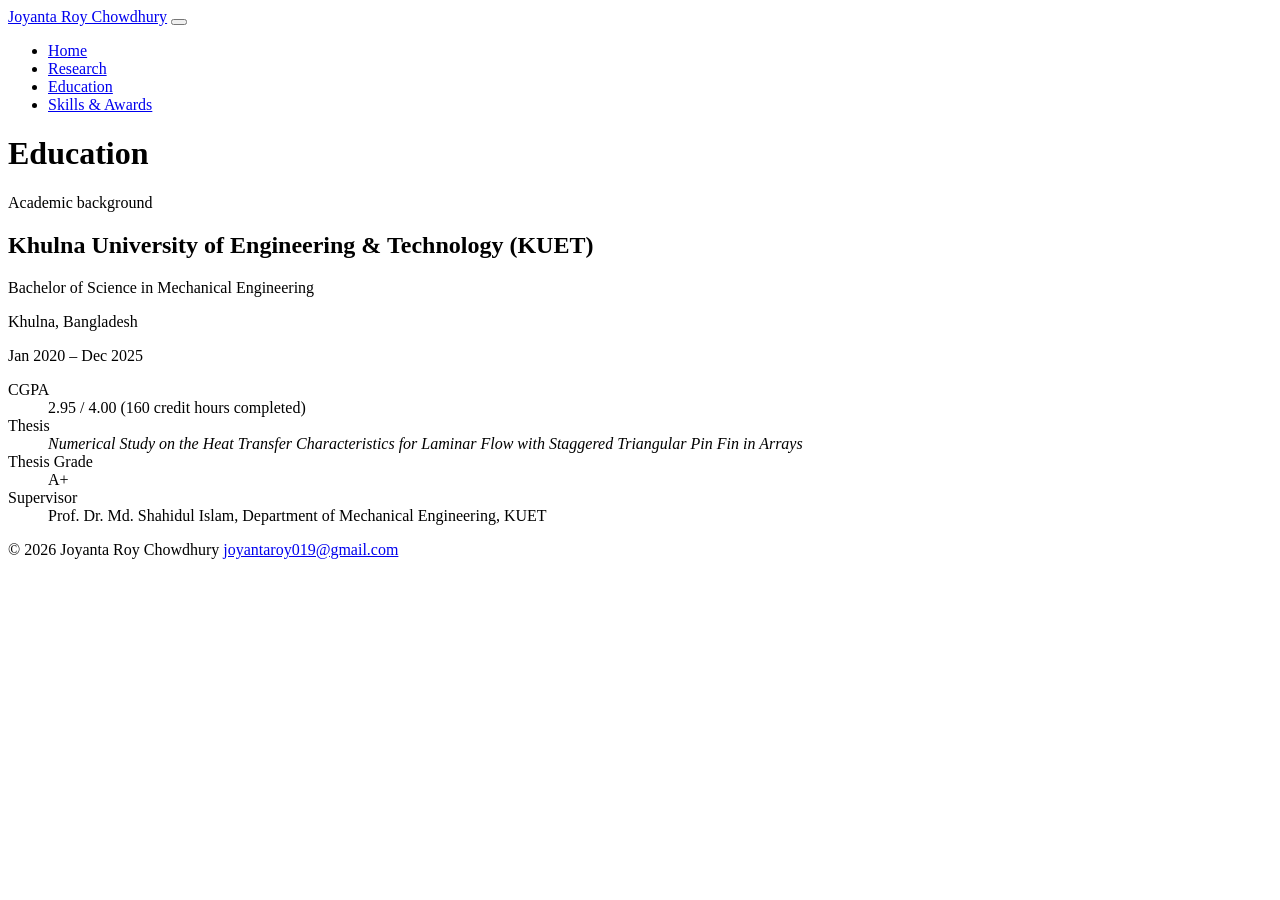
==== education.html @ 478b53e2 "Add files via upload" ====
<!DOCTYPE html>
<html lang="en">
<head>
  <meta charset="UTF-8">
  <meta name="viewport" content="width=device-width, initial-scale=1.0">
  <title>Education | Joyanta Roy Chowdhury</title>
  <meta name="description" content="Education of Joyanta Roy Chowdhury: B.Sc. in Mechanical Engineering, Khulna University of Engineering & Technology (KUET).">
  <link rel="icon" href="data:image/svg+xml,<svg xmlns='http://www.w3.org/2000/svg' viewBox='0 0 64 64'><rect width='64' height='64' rx='12' fill='%231f3a5f'/><text x='32' y='43' font-family='Georgia,serif' font-size='32' font-weight='600' fill='white' text-anchor='middle'>JR</text></svg>">
  <link rel="preconnect" href="https://fonts.googleapis.com">
  <link rel="preconnect" href="https://fonts.gstatic.com" crossorigin>
  <link href="https://fonts.googleapis.com/css2?family=Inter:wght@400;500;600&family=Source+Serif+4:wght@400;600&display=swap" rel="stylesheet">
  <link rel="stylesheet" href="assets/css/style.css">
</head>
<body>

  <header class="site-header">
    <div class="container nav-wrap">
      <a class="brand" href="index.html">Joyanta Roy Chowdhury</a>
      <button class="nav-toggle" aria-label="Open menu" aria-expanded="false"><span></span><span></span><span></span></button>
      <ul class="nav-links">
        <li><a href="index.html">Home</a></li>
        <li><a href="research.html">Research</a></li>
        <li><a href="education.html" class="active">Education</a></li>
        <li><a href="skills.html">Skills &amp; Awards</a></li>
      </ul>
    </div>
  </header>

  <div class="page-banner">
    <div class="container">
      <h1>Education</h1>
      <p>Academic background</p>
    </div>
  </div>

  <main class="section">
    <div class="container">
      <article class="edu">
        <div>
          <h2>Khulna University of Engineering &amp; Technology (KUET)</h2>
          <p class="degree">Bachelor of Science in Mechanical Engineering</p>
          <p class="where">Khulna, Bangladesh</p>
        </div>
        <span class="date">Jan 2020 – Dec 2025</span>
        <div class="details">
          <dl class="kv">
            <dt>CGPA</dt>
            <dd>2.95 / 4.00 (160 credit hours completed)</dd>
            <dt>Thesis</dt>
            <dd><em>Numerical Study on the Heat Transfer Characteristics for Laminar Flow with Staggered Triangular Pin Fin in Arrays</em></dd>
            <dt>Thesis Grade</dt>
            <dd>A+</dd>
            <dt>Supervisor</dt>
            <dd>Prof. Dr. Md. Shahidul Islam, Department of Mechanical Engineering, KUET</dd>
          </dl>
        </div>
      </article>
    </div>
  </main>

  <footer class="site-footer">
    <div class="container footer-wrap">
      <span>&copy; 2026 Joyanta Roy Chowdhury</span>
      <span><a href="mailto:joyantaroy019@gmail.com">joyantaroy019@gmail.com</a></span>
    </div>
  </footer>

  <script src="assets/js/main.js"></script>
</body>
</html>
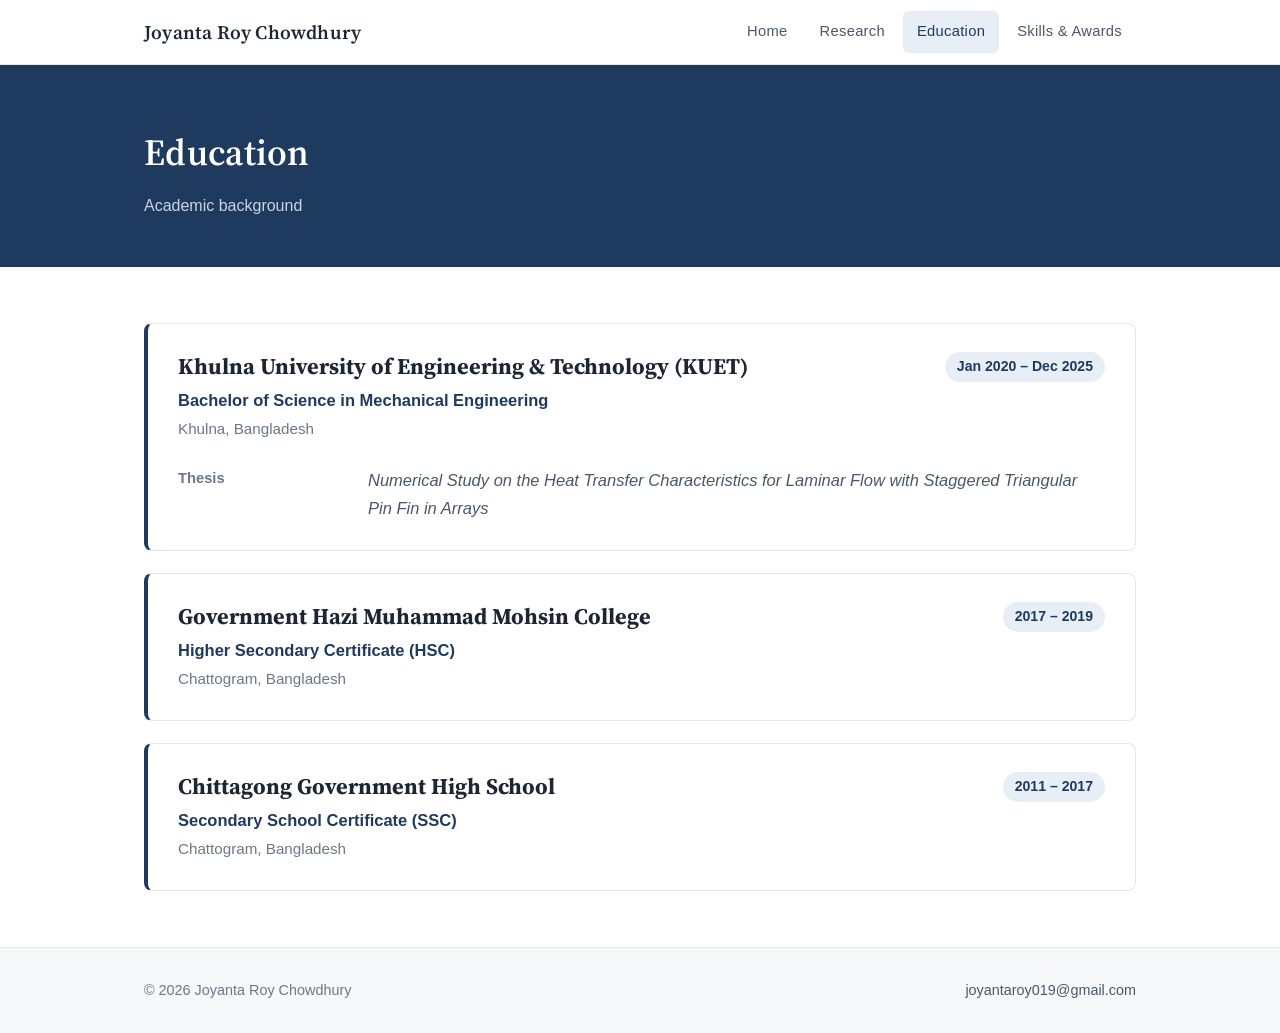
==== commit 5b77bacb: "Add files via upload" ====
--- a/education.html
+++ b/education.html
@@ -10,6 +10,7 @@
   <link rel="preconnect" href="https://fonts.gstatic.com" crossorigin>
   <link href="https://fonts.googleapis.com/css2?family=Inter:wght@400;500;600&family=Source+Serif+4:wght@400;600&display=swap" rel="stylesheet">
   <link rel="stylesheet" href="assets/css/style.css">
+  <style>.edu + .edu { margin-top: 22px; }</style>
 </head>
 <body>
 
@@ -44,16 +45,28 @@
         <span class="date">Jan 2020 – Dec 2025</span>
         <div class="details">
           <dl class="kv">
-            <dt>CGPA</dt>
-            <dd>2.95 / 4.00 (160 credit hours completed)</dd>
             <dt>Thesis</dt>
             <dd><em>Numerical Study on the Heat Transfer Characteristics for Laminar Flow with Staggered Triangular Pin Fin in Arrays</em></dd>
-            <dt>Thesis Grade</dt>
-            <dd>A+</dd>
-            <dt>Supervisor</dt>
-            <dd>Prof. Dr. Md. Shahidul Islam, Department of Mechanical Engineering, KUET</dd>
           </dl>
         </div>
+      </article>
+
+      <article class="edu">
+        <div>
+          <h2>Government Hazi Muhammad Mohsin College</h2>
+          <p class="degree">Higher Secondary Certificate (HSC)</p>
+          <p class="where">Chattogram, Bangladesh</p>
+        </div>
+        <span class="date">2017 – 2019</span>
+      </article>
+
+      <article class="edu">
+        <div>
+          <h2>Chittagong Government High School</h2>
+          <p class="degree">Secondary School Certificate (SSC)</p>
+          <p class="where">Chattogram, Bangladesh</p>
+        </div>
+        <span class="date">2011 – 2017</span>
       </article>
     </div>
   </main>
--- a/assets/css/style.css
+++ b/assets/css/style.css
@@ -0,0 +1,527 @@
+/* ===== Base ===== */
+:root {
+  --ink: #1d2733;
+  --ink-soft: #4a5868;
+  --muted: #6b7887;
+  --line: #e3e7ec;
+  --bg: #ffffff;
+  --bg-soft: #f6f8fa;
+  --accent: #1f3a5f;
+  --accent-soft: #e8eef6;
+  --max: 1040px;
+  --serif: "Source Serif 4", Georgia, "Times New Roman", serif;
+  --sans: "Inter", -apple-system, "Segoe UI", Roboto, Helvetica, Arial, sans-serif;
+}
+
+* { box-sizing: border-box; }
+
+html { scroll-behavior: smooth; }
+
+body {
+  margin: 0;
+  background: var(--bg);
+  color: var(--ink);
+  font-family: var(--sans);
+  font-size: 16.5px;
+  line-height: 1.7;
+  -webkit-font-smoothing: antialiased;
+}
+
+img { max-width: 100%; display: block; }
+
+a { color: var(--accent); text-decoration: none; }
+a:hover { text-decoration: underline; }
+
+.container {
+  max-width: var(--max);
+  margin: 0 auto;
+  padding: 0 24px;
+}
+
+/* ===== Header / navigation ===== */
+.site-header {
+  position: sticky;
+  top: 0;
+  z-index: 50;
+  background: rgba(255, 255, 255, 0.96);
+  backdrop-filter: blur(6px);
+  border-bottom: 1px solid var(--line);
+}
+
+.nav-wrap {
+  display: flex;
+  align-items: center;
+  justify-content: space-between;
+  height: 64px;
+}
+
+.brand {
+  font-family: var(--serif);
+  font-size: 1.2rem;
+  font-weight: 600;
+  color: var(--ink);
+  letter-spacing: 0.2px;
+}
+.brand:hover { text-decoration: none; color: var(--accent); }
+
+.nav-links {
+  display: flex;
+  gap: 4px;
+  list-style: none;
+  margin: 0;
+  padding: 0;
+}
+
+.nav-links a {
+  display: block;
+  padding: 8px 14px;
+  font-size: 0.92rem;
+  font-weight: 500;
+  color: var(--ink-soft);
+  border-radius: 6px;
+  letter-spacing: 0.3px;
+}
+.nav-links a:hover { background: var(--bg-soft); color: var(--accent); text-decoration: none; }
+.nav-links a.active { color: var(--accent); background: var(--accent-soft); }
+
+.nav-toggle {
+  display: none;
+  background: none;
+  border: 1px solid var(--line);
+  border-radius: 6px;
+  padding: 7px 9px;
+  cursor: pointer;
+}
+.nav-toggle span {
+  display: block;
+  width: 20px;
+  height: 2px;
+  margin: 4px 0;
+  background: var(--ink);
+}
+
+/* ===== Page banner (inner pages) ===== */
+.page-banner {
+  background: var(--accent);
+  color: #fff;
+  padding: 56px 0 48px;
+}
+.page-banner h1 {
+  font-family: var(--serif);
+  font-weight: 600;
+  font-size: 2.3rem;
+  margin: 0;
+  letter-spacing: 0.3px;
+}
+.page-banner p {
+  margin: 8px 0 0;
+  color: #c9d5e4;
+  font-size: 1rem;
+}
+
+/* ===== Hero (home) ===== */
+.hero {
+  background: linear-gradient(180deg, var(--bg-soft) 0%, #ffffff 100%);
+  border-bottom: 1px solid var(--line);
+  padding: 64px 0 56px;
+}
+
+.hero-grid {
+  display: grid;
+  grid-template-columns: 240px 1fr;
+  gap: 48px;
+  align-items: center;
+}
+
+.hero-photo {
+  width: 240px;
+  height: 240px;
+  border-radius: 50%;
+  object-fit: cover;
+  border: 5px solid #fff;
+  box-shadow: 0 6px 24px rgba(31, 58, 95, 0.18);
+}
+
+.hero h1 {
+  font-family: var(--serif);
+  font-weight: 600;
+  font-size: 2.6rem;
+  line-height: 1.2;
+  margin: 0 0 8px;
+  color: var(--ink);
+}
+
+.tagline {
+  font-size: 1.12rem;
+  color: var(--accent);
+  font-weight: 500;
+  margin: 0 0 14px;
+}
+
+.affiliation {
+  color: var(--ink-soft);
+  margin: 0 0 22px;
+  line-height: 1.6;
+}
+
+.contact-row {
+  display: flex;
+  flex-wrap: wrap;
+  gap: 10px;
+}
+
+.contact-row a {
+  display: inline-flex;
+  align-items: center;
+  gap: 8px;
+  padding: 8px 14px;
+  border: 1px solid var(--line);
+  border-radius: 999px;
+  background: #fff;
+  color: var(--ink-soft);
+  font-size: 0.9rem;
+  font-weight: 500;
+}
+.contact-row a:hover { border-color: var(--accent); color: var(--accent); text-decoration: none; }
+.contact-row svg { width: 17px; height: 17px; fill: currentColor; flex: none; }
+
+/* ===== Sections ===== */
+.section { padding: 56px 0; }
+.section + .section { border-top: 1px solid var(--line); }
+
+.section-title {
+  font-family: var(--serif);
+  font-size: 1.7rem;
+  font-weight: 600;
+  margin: 0 0 22px;
+  color: var(--ink);
+  display: flex;
+  align-items: center;
+  gap: 14px;
+}
+.section-title::after {
+  content: "";
+  flex: 1;
+  height: 1px;
+  background: var(--line);
+}
+
+.lead p { margin: 0 0 16px; color: var(--ink-soft); max-width: 820px; }
+.lead p:last-child { margin-bottom: 0; }
+
+.chips {
+  display: flex;
+  flex-wrap: wrap;
+  gap: 10px;
+  list-style: none;
+  padding: 0;
+  margin: 0;
+}
+.chips li {
+  padding: 8px 16px;
+  background: var(--accent-soft);
+  color: var(--accent);
+  border-radius: 999px;
+  font-size: 0.93rem;
+  font-weight: 500;
+}
+
+/* ===== Cards ===== */
+.card-grid {
+  display: grid;
+  grid-template-columns: repeat(auto-fit, minmax(290px, 1fr));
+  gap: 22px;
+}
+
+.card {
+  border: 1px solid var(--line);
+  border-radius: 10px;
+  padding: 24px;
+  background: #fff;
+  transition: box-shadow 0.2s, border-color 0.2s;
+}
+.card:hover { box-shadow: 0 6px 20px rgba(29, 39, 51, 0.07); border-color: #d3dae2; }
+
+.card .kicker {
+  font-size: 0.78rem;
+  text-transform: uppercase;
+  letter-spacing: 1px;
+  color: var(--muted);
+  font-weight: 600;
+  margin: 0 0 8px;
+}
+.card h3 {
+  font-family: var(--serif);
+  font-size: 1.15rem;
+  line-height: 1.4;
+  margin: 0 0 10px;
+}
+.card p { margin: 0 0 14px; color: var(--ink-soft); font-size: 0.95rem; }
+.card .more { font-weight: 600; font-size: 0.92rem; }
+
+.card-thumb {
+  width: 100%;
+  height: 110px;
+  object-fit: cover;
+  object-position: 30% 50%;
+  border-radius: 6px;
+  margin: -4px 0 16px;
+  border: 1px solid var(--line);
+}
+
+/* ===== Research entries ===== */
+.entry {
+  padding: 34px 36px 36px;
+  margin-bottom: 48px;
+  background: #fff;
+  border: 1px solid var(--line);
+  border-top: 4px solid var(--accent);
+  border-radius: 10px;
+  box-shadow: 0 4px 18px rgba(29, 39, 51, 0.05);
+  scroll-margin-top: 84px;
+}
+.entry:last-child { margin-bottom: 0; }
+
+.entry-head {
+  display: flex;
+  justify-content: space-between;
+  align-items: baseline;
+  gap: 24px;
+  margin-bottom: 6px;
+}
+.entry h2, .entry h3 {
+  font-family: var(--serif);
+  font-weight: 600;
+  margin: 0;
+  line-height: 1.35;
+}
+.entry h2 { font-size: 1.4rem; }
+.entry h3 { font-size: 1.2rem; }
+
+.date {
+  flex: none;
+  font-size: 0.88rem;
+  font-weight: 600;
+  color: var(--accent);
+  background: var(--accent-soft);
+  padding: 3px 12px;
+  border-radius: 999px;
+  white-space: nowrap;
+}
+
+.meta {
+  color: var(--muted);
+  font-size: 0.95rem;
+  margin: 0 0 16px;
+}
+
+.entry ul { margin: 0 0 8px; padding-left: 20px; color: var(--ink-soft); }
+.entry li { margin-bottom: 6px; }
+.entry p { color: var(--ink-soft); margin: 0 0 12px; }
+
+.tags {
+  display: flex;
+  flex-wrap: wrap;
+  gap: 8px;
+  margin-top: 14px;
+}
+.tags span {
+  font-size: 0.8rem;
+  padding: 3px 10px;
+  border: 1px solid var(--line);
+  border-radius: 4px;
+  color: var(--ink-soft);
+  background: var(--bg-soft);
+}
+
+.param-row {
+  display: grid;
+  grid-template-columns: repeat(3, 1fr);
+  gap: 14px;
+  margin: 18px 0 8px;
+}
+.param {
+  background: var(--bg-soft);
+  border: 1px solid var(--line);
+  border-radius: 8px;
+  padding: 12px 16px;
+}
+.param .label { font-size: 0.85rem; color: var(--muted); font-weight: 600; }
+.param .value { font-family: var(--serif); font-size: 1.1rem; color: var(--ink); }
+
+/* ===== Figures ===== */
+.figures { display: grid; gap: 22px; margin-top: 24px; }
+figure { margin: 0; }
+figure img { border-radius: 6px; border: 1px solid var(--line); width: 100%; }
+figcaption {
+  font-size: 0.86rem;
+  color: var(--muted);
+  margin-top: 8px;
+  line-height: 1.5;
+}
+
+/* ===== Slide viewer ===== */
+.slides {
+  margin-top: 22px;
+  border: 1px solid var(--line);
+  border-radius: 10px;
+  overflow: hidden;
+  background: #fff;
+  outline: none;
+}
+.slide-stage { background: #fff; border-bottom: 1px solid var(--line); }
+.slide-main { width: 100%; aspect-ratio: 16 / 9; object-fit: contain; }
+.slide-bar {
+  display: flex;
+  justify-content: space-between;
+  align-items: center;
+  gap: 12px;
+  padding: 12px 16px;
+  background: var(--bg-soft);
+}
+.slide-label { color: var(--muted); font-size: 0.9rem; }
+.slide-nav { display: flex; align-items: center; gap: 12px; }
+.slide-nav button {
+  font: inherit;
+  font-size: 0.9rem;
+  font-weight: 600;
+  color: var(--accent);
+  background: #fff;
+  border: 1px solid var(--line);
+  border-radius: 6px;
+  padding: 7px 16px;
+  cursor: pointer;
+}
+.slide-nav button:hover { border-color: var(--accent); }
+.slide-count { color: var(--ink-soft); font-size: 0.9rem; min-width: 52px; text-align: center; }
+.slide-thumbs {
+  display: flex;
+  gap: 10px;
+  overflow-x: auto;
+  padding: 12px 16px;
+  border-top: 1px solid var(--line);
+}
+.slide-thumbs img {
+  width: 120px;
+  flex: none;
+  border: 2px solid var(--line);
+  border-radius: 4px;
+  cursor: pointer;
+  opacity: 0.75;
+}
+.slide-thumbs img:hover { opacity: 1; }
+.slide-thumbs img.on { border-color: var(--accent); opacity: 1; }
+
+@media (max-width: 600px) {
+  .slide-bar { flex-direction: column; align-items: stretch; }
+  .slide-label { text-align: center; }
+  .slide-nav { justify-content: space-between; }
+  .slide-thumbs img { width: 90px; }
+}
+
+/* ===== Education ===== */
+.edu {
+  display: grid;
+  grid-template-columns: 1fr auto;
+  gap: 8px 24px;
+  border: 1px solid var(--line);
+  border-left: 4px solid var(--accent);
+  border-radius: 8px;
+  padding: 28px 30px;
+}
+.edu h2 { font-family: var(--serif); font-size: 1.4rem; margin: 0; line-height: 1.35; }
+.edu .degree { color: var(--accent); font-weight: 600; margin: 4px 0 0; }
+.edu .where { color: var(--muted); margin: 2px 0 0; font-size: 0.95rem; }
+.edu .details { grid-column: 1 / -1; margin-top: 16px; }
+.edu .date { align-self: start; justify-self: start; }
+
+.kv {
+  display: grid;
+  grid-template-columns: 170px 1fr;
+  gap: 10px 20px;
+  margin: 0;
+}
+.kv dt { color: var(--muted); font-weight: 600; font-size: 0.92rem; }
+.kv dd { margin: 0; color: var(--ink-soft); }
+
+/* ===== Skills ===== */
+.skill-grid {
+  display: grid;
+  grid-template-columns: repeat(auto-fit, minmax(300px, 1fr));
+  gap: 22px;
+}
+.skill-grid .card h3 { display: flex; align-items: center; gap: 10px; }
+.skill-grid .card h3 svg { width: 22px; height: 22px; fill: var(--accent); flex: none; }
+
+.list-clean { list-style: none; padding: 0; margin: 0; }
+.list-clean li {
+  display: flex;
+  justify-content: space-between;
+  gap: 20px;
+  padding: 14px 0;
+  border-bottom: 1px solid var(--line);
+  color: var(--ink-soft);
+}
+.list-clean li:last-child { border-bottom: none; }
+.list-clean strong { color: var(--ink); font-weight: 600; }
+.list-clean .yr { flex: none; color: var(--muted); font-size: 0.92rem; }
+
+/* ===== Footer ===== */
+.site-footer {
+  background: var(--bg-soft);
+  border-top: 1px solid var(--line);
+  padding: 30px 0;
+  font-size: 0.9rem;
+  color: var(--muted);
+}
+.footer-wrap {
+  display: flex;
+  justify-content: space-between;
+  flex-wrap: wrap;
+  gap: 12px;
+}
+.footer-wrap a { color: var(--ink-soft); }
+
+/* ===== Responsive ===== */
+@media (max-width: 820px) {
+  .nav-toggle { display: block; }
+  .nav-links {
+    display: none;
+    position: absolute;
+    top: 64px;
+    left: 0;
+    right: 0;
+    flex-direction: column;
+    background: #fff;
+    border-bottom: 1px solid var(--line);
+    padding: 8px 16px 14px;
+    box-shadow: 0 8px 18px rgba(0, 0, 0, 0.06);
+  }
+  .nav-links.open { display: flex; }
+  .nav-links a { padding: 11px 12px; }
+
+  .hero { padding: 44px 0 40px; }
+  .hero-grid { grid-template-columns: 1fr; gap: 26px; text-align: center; }
+  .hero-photo { width: 190px; height: 190px; margin: 0 auto; }
+  .hero h1 { font-size: 2.05rem; }
+  .contact-row { justify-content: center; }
+
+  .page-banner { padding: 40px 0 34px; }
+  .page-banner h1 { font-size: 1.9rem; }
+
+  .entry-head { flex-direction: column; gap: 8px; }
+  .entry { padding: 24px 18px 26px; margin-bottom: 32px; }
+  .param-row { grid-template-columns: 1fr; }
+  .edu { grid-template-columns: 1fr; padding: 22px; }
+  .kv { grid-template-columns: 1fr; gap: 2px; }
+  .kv dd { margin-bottom: 10px; }
+  .list-clean li { flex-direction: column; gap: 2px; }
+}
+
+@media (max-width: 480px) {
+  .container { padding: 0 16px; }
+  body { font-size: 16px; }
+  .section { padding: 42px 0; }
+}
+
+.research-list { background: var(--bg-soft); }
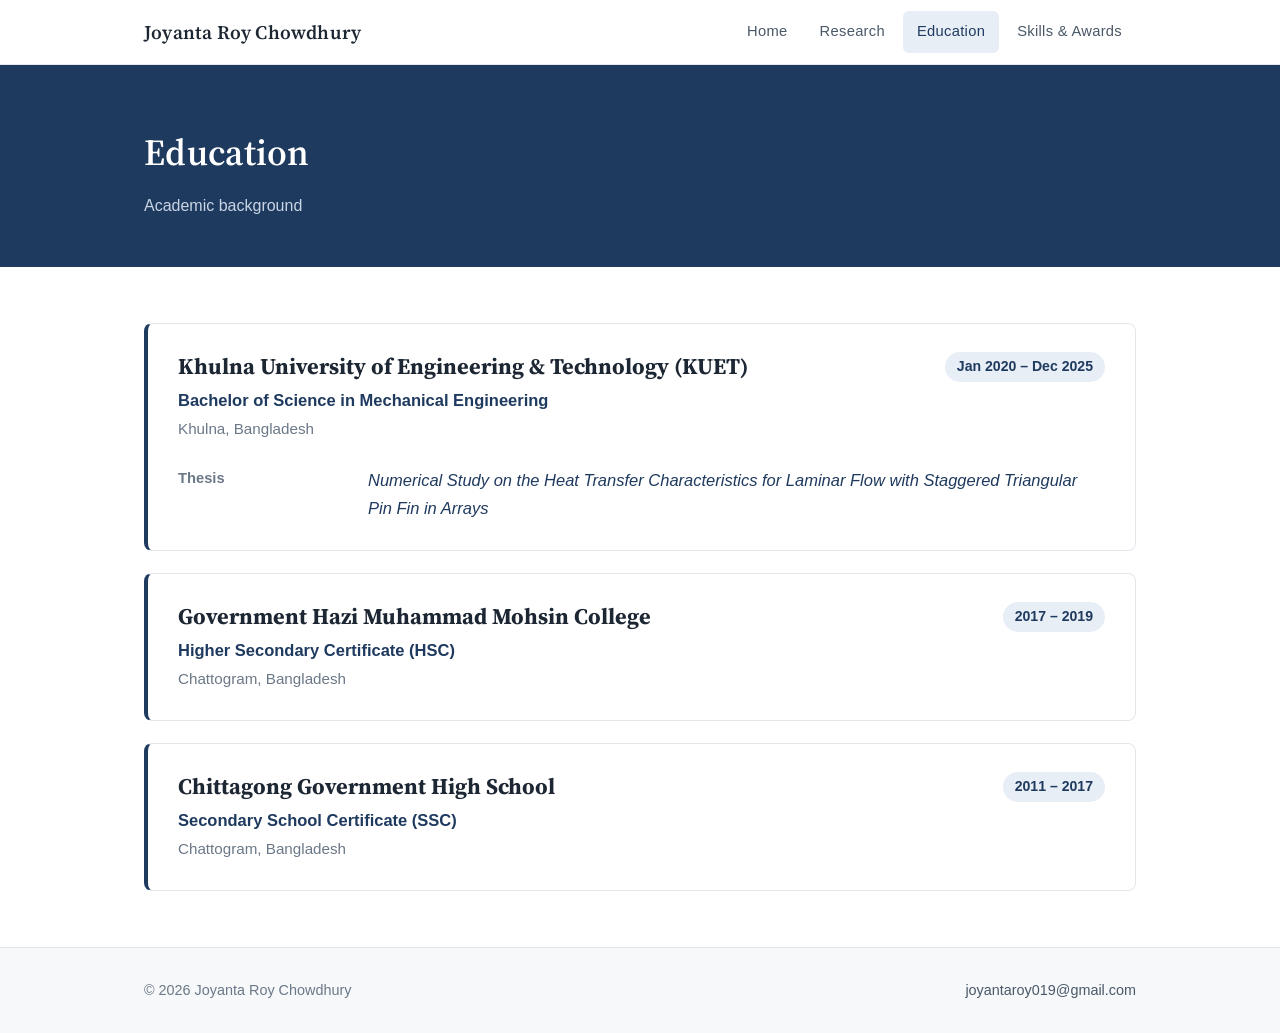
==== commit 25905dd6: "Clarify research contributions on education" ====
--- a/education.html
+++ b/education.html
@@ -46,7 +46,7 @@
         <div class="details">
           <dl class="kv">
             <dt>Thesis</dt>
-            <dd><em>Numerical Study on the Heat Transfer Characteristics for Laminar Flow with Staggered Triangular Pin Fin in Arrays</em></dd>
+            <dd><a href="research-thesis.html"><em>Numerical Study on the Heat Transfer Characteristics for Laminar Flow with Staggered Triangular Pin Fin in Arrays</em></a></dd>
           </dl>
         </div>
       </article>
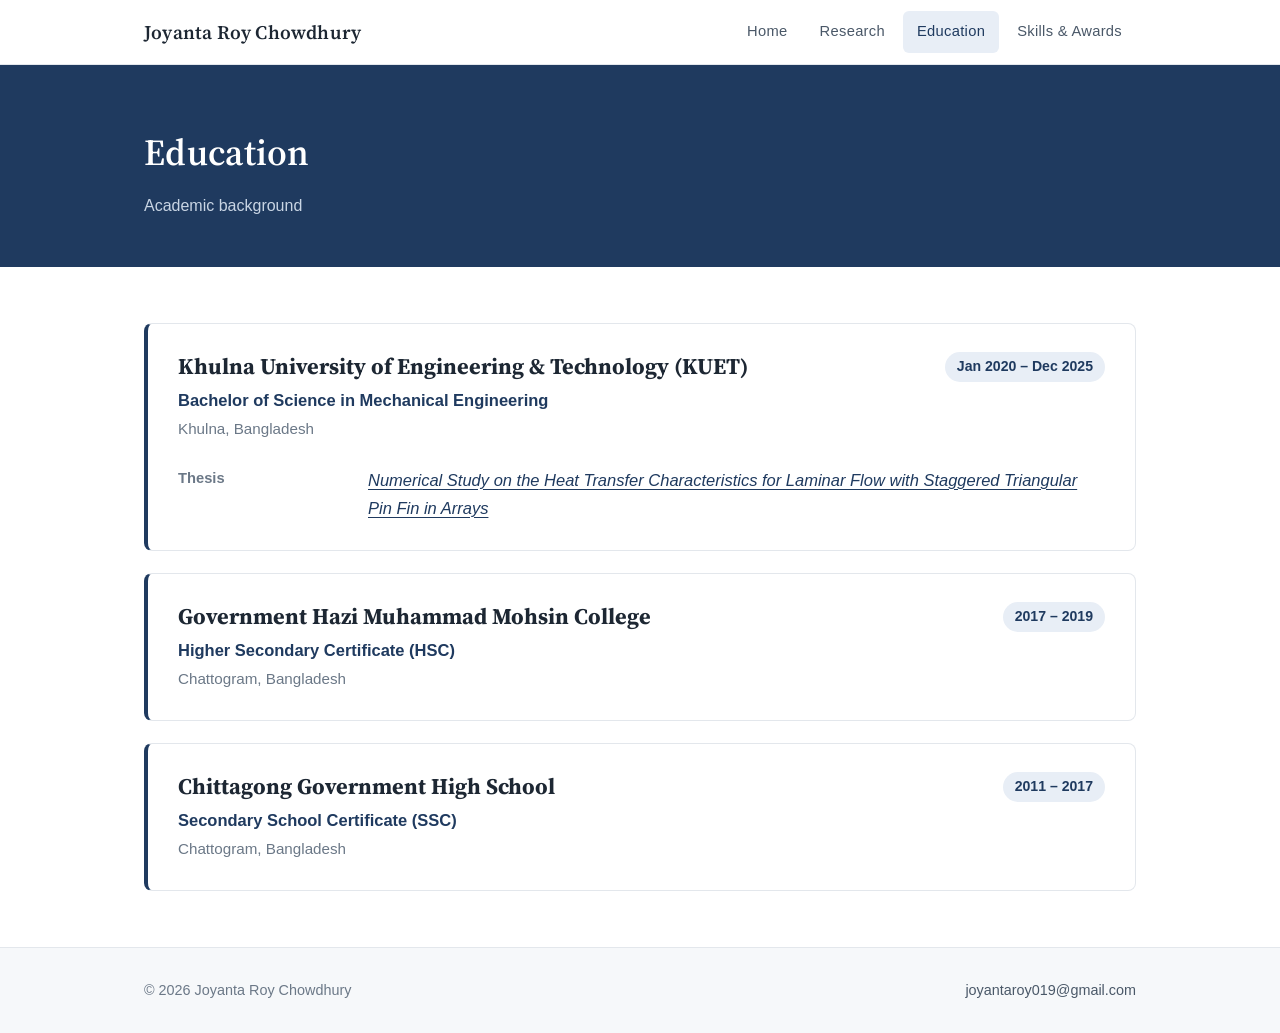
==== commit 2f89fea1: "Refresh cached stylesheet for visible research links" ====
--- a/education.html
+++ b/education.html
@@ -9,7 +9,7 @@
   <link rel="preconnect" href="https://fonts.googleapis.com">
   <link rel="preconnect" href="https://fonts.gstatic.com" crossorigin>
   <link href="https://fonts.googleapis.com/css2?family=Inter:wght@400;500;600&family=Source+Serif+4:wght@400;600&display=swap" rel="stylesheet">
-  <link rel="stylesheet" href="assets/css/style.css">
+  <link rel="stylesheet" href="assets/css/style.css?v=6d87db7">
   <style>.edu + .edu { margin-top: 22px; }</style>
 </head>
 <body>
--- a/assets/css/style.css
+++ b/assets/css/style.css
@@ -525,3 +525,10 @@
 }
 
 .research-list { background: var(--bg-soft); }
+
+/* Keep links in body copy recognizable without hover. */
+main p a:not(.research-button),
+main dd a {
+  text-decoration: underline;
+  text-underline-offset: 0.18em;
+}
